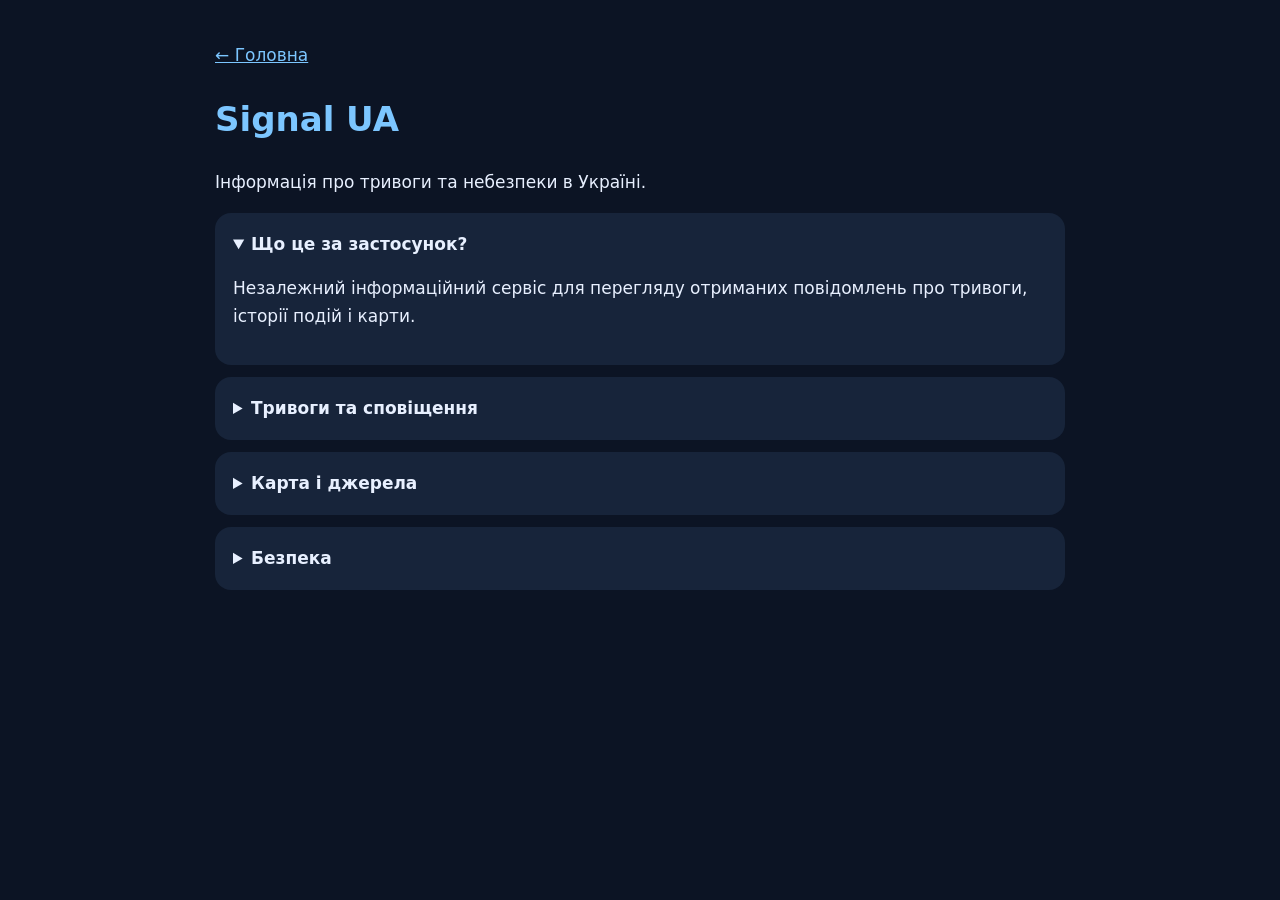
==== about.html @ 28e989ca "Add Signal UA about page" ====
<!doctype html><html lang="uk"><head><meta charset="utf-8"><meta name="viewport" content="width=device-width,initial-scale=1"><title>Про застосунок — Signal UA</title><style>body{font:17px/1.6 system-ui;background:#0c1424;color:#e8f0ff;max-width:850px;margin:auto;padding:25px}h1{color:#7cc6ff}details{background:#17243a;padding:18px;border-radius:16px;margin:12px 0}summary{cursor:pointer;font-weight:700}a{color:#7cc6ff}</style></head><body><p><a href="./">← Головна</a></p><h1>Signal UA</h1><p>Інформація про тривоги та небезпеки в Україні.</p><details open><summary>Що це за застосунок?</summary><p>Незалежний інформаційний сервіс для перегляду отриманих повідомлень про тривоги, історії подій і карти.</p></details><details><summary>Тривоги та сповіщення</summary><p>Вибір територій; налаштування звуку, вібрації та фонових сповіщень.</p></details><details><summary>Карта і джерела</summary><p>Дані про тривоги й окремі події надходять від зовнішніх сервісів. Доступність і точність залежать від джерел.</p></details><details><summary>Безпека</summary><p>Signal UA не замінює офіційних повідомлень цивільного захисту. Дотримуйтеся офіційних інструкцій.</p></details></body></html>
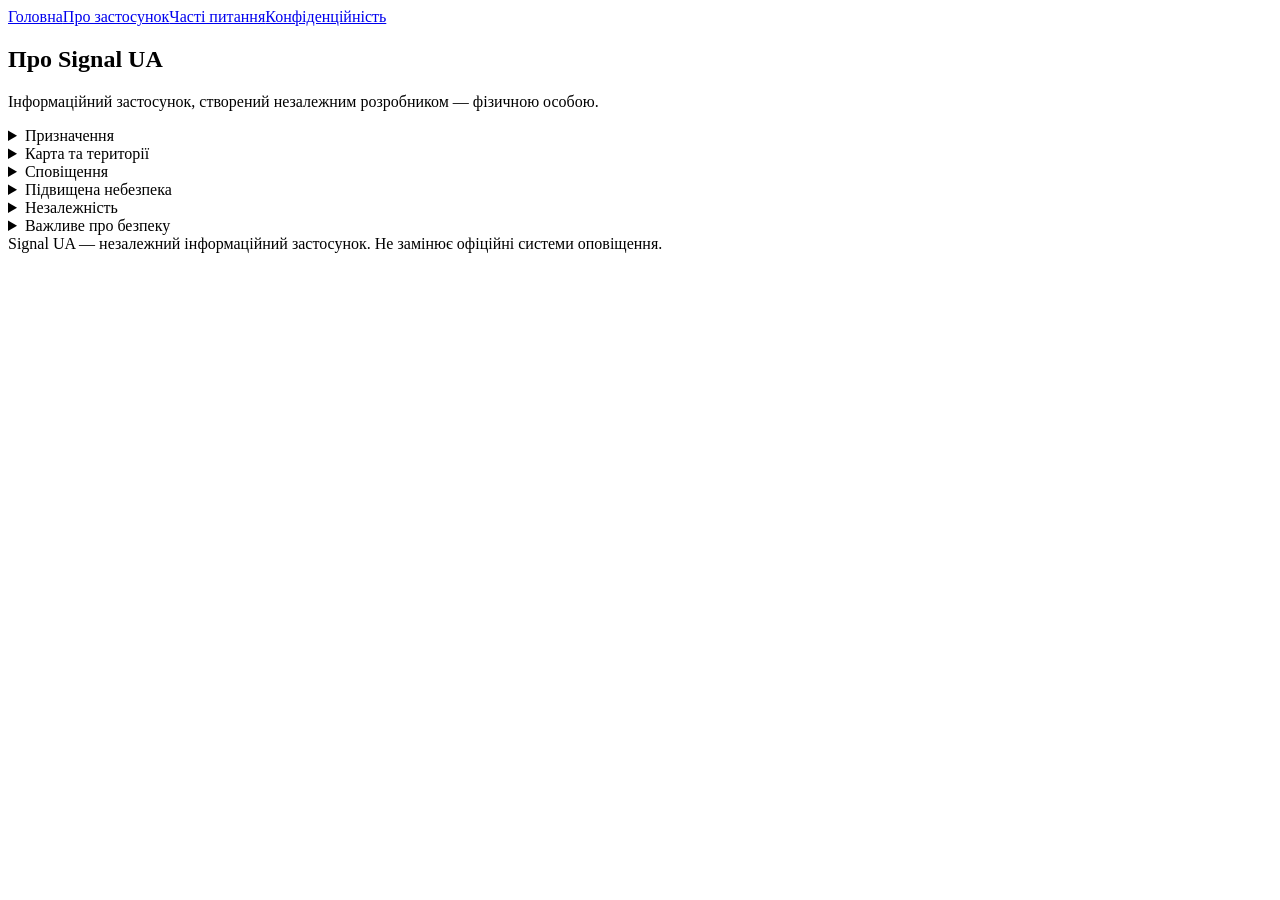
==== commit ebb91081: "Redesign Signal UA website" ====
--- a/about.html
+++ b/about.html
@@ -1 +1 @@
-<!doctype html><html lang="uk"><head><meta charset="utf-8"><meta name="viewport" content="width=device-width,initial-scale=1"><title>Про застосунок — Signal UA</title><style>body{font:17px/1.6 system-ui;background:#0c1424;color:#e8f0ff;max-width:850px;margin:auto;padding:25px}h1{color:#7cc6ff}details{background:#17243a;padding:18px;border-radius:16px;margin:12px 0}summary{cursor:pointer;font-weight:700}a{color:#7cc6ff}</style></head><body><p><a href="./">← Головна</a></p><h1>Signal UA</h1><p>Інформація про тривоги та небезпеки в Україні.</p><details open><summary>Що це за застосунок?</summary><p>Незалежний інформаційний сервіс для перегляду отриманих повідомлень про тривоги, історії подій і карти.</p></details><details><summary>Тривоги та сповіщення</summary><p>Вибір територій; налаштування звуку, вібрації та фонових сповіщень.</p></details><details><summary>Карта і джерела</summary><p>Дані про тривоги й окремі події надходять від зовнішніх сервісів. Доступність і точність залежать від джерел.</p></details><details><summary>Безпека</summary><p>Signal UA не замінює офіційних повідомлень цивільного захисту. Дотримуйтеся офіційних інструкцій.</p></details></body></html>+<!doctype html><html lang="uk"><head><meta charset="utf-8"><meta name="viewport" content="width=device-width,initial-scale=1"><meta name="theme-color" content="#0a1222"><title>Про застосунок | Signal UA</title><link rel="stylesheet" href="style.css"></head><body><main><header><nav aria-label="Навігація"><a href="./">Головна</a><a href="about.html">Про застосунок</a><a href="faq.html">Часті питання</a><a href="privacy.html">Конфіденційність</a></nav></header><section class="hero"><h1>Про Signal UA</h1><p class="lead">Інформаційний застосунок, створений незалежним розробником — фізичною особою.</p></section><details><summary>Призначення</summary><p>Перегляд доступної інформації про тривоги, загрози й історію подій.</p></details><details><summary>Карта та території</summary><p>Відображення стану територій залежить від доступності та якості зовнішніх даних.</p></details><details><summary>Сповіщення</summary><p>Можна налаштовувати території, звук, вібрацію та роботу у фоні. Доставка залежить від Android та інтернету.</p></details><details><summary>Підвищена небезпека</summary><p>Окремий тип повідомлень, який спрацьовує за наявності відповідних даних, а не при кожній звичайній тривозі.</p></details><details><summary>Незалежність</summary><p>Signal UA не представляє державні органи чи офіційні служби оповіщення.</p></details><details><summary>Важливе про безпеку</summary><p>Не покладайтеся лише на застосунок. Дотримуйтеся офіційних вказівок цивільного захисту.</p></details><footer>Signal UA — незалежний інформаційний застосунок. Не замінює офіційні системи оповіщення.</footer></main></body></html>
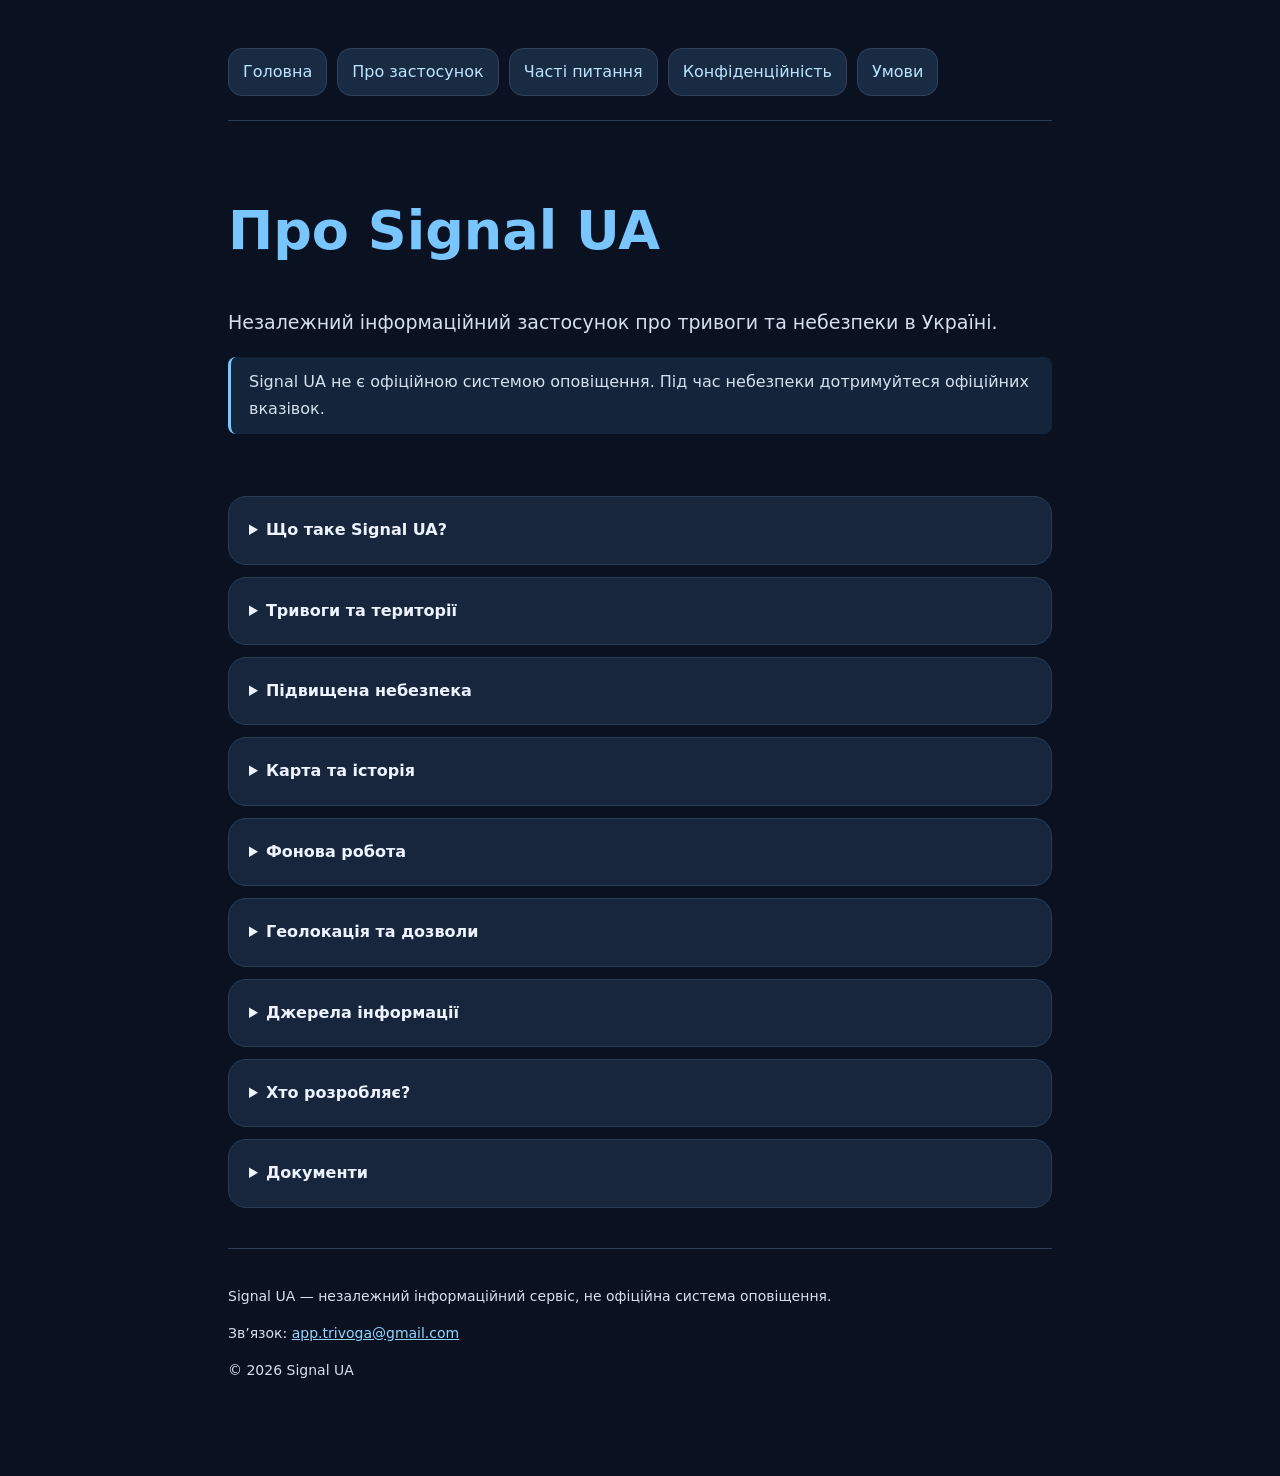
==== commit b16cf133: "Complete Signal UA about.html" ====
--- a/about.html
+++ b/about.html
@@ -1 +1 @@
-<!doctype html><html lang="uk"><head><meta charset="utf-8"><meta name="viewport" content="width=device-width,initial-scale=1"><meta name="theme-color" content="#0a1222"><title>Про застосунок | Signal UA</title><link rel="stylesheet" href="style.css"></head><body><main><header><nav aria-label="Навігація"><a href="./">Головна</a><a href="about.html">Про застосунок</a><a href="faq.html">Часті питання</a><a href="privacy.html">Конфіденційність</a></nav></header><section class="hero"><h1>Про Signal UA</h1><p class="lead">Інформаційний застосунок, створений незалежним розробником — фізичною особою.</p></section><details><summary>Призначення</summary><p>Перегляд доступної інформації про тривоги, загрози й історію подій.</p></details><details><summary>Карта та території</summary><p>Відображення стану територій залежить від доступності та якості зовнішніх даних.</p></details><details><summary>Сповіщення</summary><p>Можна налаштовувати території, звук, вібрацію та роботу у фоні. Доставка залежить від Android та інтернету.</p></details><details><summary>Підвищена небезпека</summary><p>Окремий тип повідомлень, який спрацьовує за наявності відповідних даних, а не при кожній звичайній тривозі.</p></details><details><summary>Незалежність</summary><p>Signal UA не представляє державні органи чи офіційні служби оповіщення.</p></details><details><summary>Важливе про безпеку</summary><p>Не покладайтеся лише на застосунок. Дотримуйтеся офіційних вказівок цивільного захисту.</p></details><footer>Signal UA — незалежний інформаційний застосунок. Не замінює офіційні системи оповіщення.</footer></main></body></html>+<!doctype html><html lang="uk"><head><meta charset="utf-8"><meta name="viewport" content="width=device-width,initial-scale=1"><meta name="theme-color" content="#0a1222"><meta name="description" content="Signal UA: Про застосунок"><title>Про застосунок | Signal UA</title><link rel="stylesheet" href="style.css"></head><body><main><header><nav aria-label="Навігація"><a href="./">Головна</a><a href="about.html">Про застосунок</a><a href="faq.html">Часті питання</a><a href="privacy.html">Конфіденційність</a><a href="terms.html">Умови</a></nav></header><section class="hero"><h1>Про Signal UA</h1><p class="lead">Незалежний інформаційний застосунок про тривоги та небезпеки в Україні.</p><p class="note">Signal UA не є офіційною системою оповіщення. Під час небезпеки дотримуйтеся офіційних вказівок.</p></section><details><summary>Що таке Signal UA?</summary><p>Інформаційний сервіс для перегляду доступних даних про тривоги та небезпеки.</p></details><details><summary>Тривоги та території</summary><p>Можна обирати території та налаштовувати сповіщення про події.</p></details><details><summary>Підвищена небезпека</summary><p>Окрема категорія подій, що залежить від доступних повідомлень джерел.</p></details><details><summary>Карта та історія</summary><p>Карта й історія подій відображають доступну інформацію. Оновлення можуть затримуватися.</p></details><details><summary>Фонова робота</summary><p>Застосунок підтримує фонові сповіщення, але система Android може обмежувати їх доставку.</p></details><details><summary>Геолокація та дозволи</summary><p>Функції визначення місцевості можуть використовувати дозволи на геолокацію; ви можете керувати ними в Android.</p></details><details><summary>Джерела інформації</summary><p>Інформація надходить від сторонніх джерел, тому її повнота та актуальність можуть змінюватися.</p></details><details><summary>Хто розробляє?</summary><p>Незалежний розробник — фізична особа. Контакт: <a href='mailto:app.trivoga@gmail.com'>app.trivoga@gmail.com</a>.</p></details><details><summary>Документи</summary><p>Ознайомтеся з <a href='privacy.html'>політикою конфіденційності</a>, <a href='terms.html'>умовами використання</a> та <a href='faq.html'>частими питаннями</a>.</p></details><footer><p>Signal UA — незалежний інформаційний сервіс, не офіційна система оповіщення.</p><p>Зв’язок: <a href="mailto:app.trivoga@gmail.com">app.trivoga@gmail.com</a></p><p>© 2026 Signal UA</p></footer></main></body></html>
--- a/style.css
+++ b/style.css
@@ -0,0 +1 @@
+:root{color-scheme:dark}*{box-sizing:border-box}body{margin:0;background:#0a1222;color:#edf4ff;font:16px/1.65 system-ui,sans-serif}main{max-width:860px;margin:auto;padding:24px 18px 80px}header{padding:24px 0;border-bottom:1px solid #293b55}nav{display:flex;flex-wrap:wrap;gap:10px}nav a,.btn{color:#bce4ff;text-decoration:none;background:#192a43;border:1px solid #30435e;border-radius:14px;padding:10px 14px}h1{font-size:clamp(32px,7vw,54px);line-height:1.15;color:#79c6ff}h2{color:#bce4ff}p,li{color:#d5e0ee}.hero{padding:34px 0}.lead{font-size:19px}.grid{display:grid;grid-template-columns:repeat(auto-fit,minmax(220px,1fr));gap:14px}.card,details{background:#17263d;border:1px solid #293c57;border-radius:18px;padding:20px;margin:12px 0}details summary{font-weight:700;cursor:pointer}details[open]{border-color:#5d9acb}input{width:100%;padding:17px;background:#14233a;border:1px solid #57718f;border-radius:14px;color:white;font-size:16px}a{color:#94d5ff}footer{margin-top:40px;color:#a4b5c9;font-size:14px;border-top:1px solid #30405a;padding-top:22px}.note{border-left:3px solid #77c8ff;padding:12px 18px;background:#14243a;border-radius:8px}@media(max-width:500px){main{padding:18px 14px 60px}.card,details{padding:16px}}
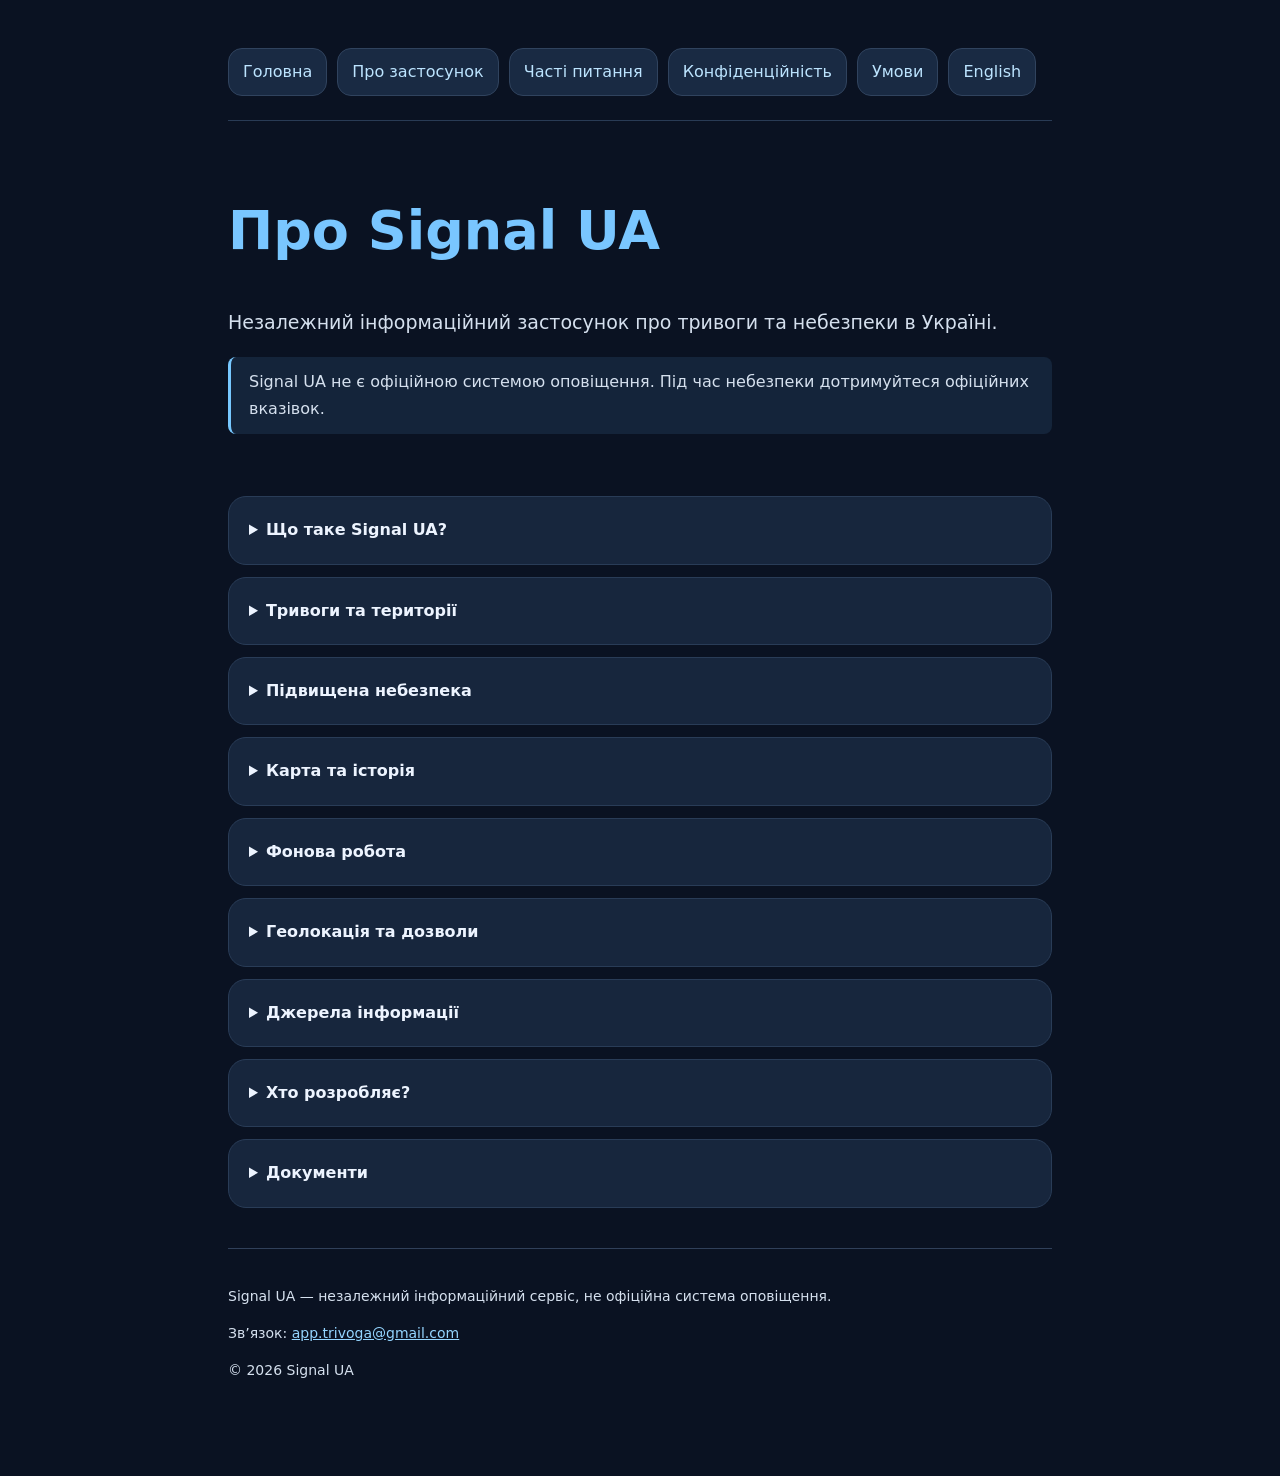
==== commit 4d6dd38e: "Add English language switch to about.html" ====
--- a/about.html
+++ b/about.html
@@ -1 +1 @@
-<!doctype html><html lang="uk"><head><meta charset="utf-8"><meta name="viewport" content="width=device-width,initial-scale=1"><meta name="theme-color" content="#0a1222"><meta name="description" content="Signal UA: Про застосунок"><title>Про застосунок | Signal UA</title><link rel="stylesheet" href="style.css"></head><body><main><header><nav aria-label="Навігація"><a href="./">Головна</a><a href="about.html">Про застосунок</a><a href="faq.html">Часті питання</a><a href="privacy.html">Конфіденційність</a><a href="terms.html">Умови</a></nav></header><section class="hero"><h1>Про Signal UA</h1><p class="lead">Незалежний інформаційний застосунок про тривоги та небезпеки в Україні.</p><p class="note">Signal UA не є офіційною системою оповіщення. Під час небезпеки дотримуйтеся офіційних вказівок.</p></section><details><summary>Що таке Signal UA?</summary><p>Інформаційний сервіс для перегляду доступних даних про тривоги та небезпеки.</p></details><details><summary>Тривоги та території</summary><p>Можна обирати території та налаштовувати сповіщення про події.</p></details><details><summary>Підвищена небезпека</summary><p>Окрема категорія подій, що залежить від доступних повідомлень джерел.</p></details><details><summary>Карта та історія</summary><p>Карта й історія подій відображають доступну інформацію. Оновлення можуть затримуватися.</p></details><details><summary>Фонова робота</summary><p>Застосунок підтримує фонові сповіщення, але система Android може обмежувати їх доставку.</p></details><details><summary>Геолокація та дозволи</summary><p>Функції визначення місцевості можуть використовувати дозволи на геолокацію; ви можете керувати ними в Android.</p></details><details><summary>Джерела інформації</summary><p>Інформація надходить від сторонніх джерел, тому її повнота та актуальність можуть змінюватися.</p></details><details><summary>Хто розробляє?</summary><p>Незалежний розробник — фізична особа. Контакт: <a href='mailto:app.trivoga@gmail.com'>app.trivoga@gmail.com</a>.</p></details><details><summary>Документи</summary><p>Ознайомтеся з <a href='privacy.html'>політикою конфіденційності</a>, <a href='terms.html'>умовами використання</a> та <a href='faq.html'>частими питаннями</a>.</p></details><footer><p>Signal UA — незалежний інформаційний сервіс, не офіційна система оповіщення.</p><p>Зв’язок: <a href="mailto:app.trivoga@gmail.com">app.trivoga@gmail.com</a></p><p>© 2026 Signal UA</p></footer></main></body></html>+<!doctype html><html lang="uk"><head><meta charset="utf-8"><meta name="viewport" content="width=device-width,initial-scale=1"><meta name="theme-color" content="#0a1222"><meta name="description" content="Signal UA: Про застосунок"><title>Про застосунок | Signal UA</title><link rel="stylesheet" href="style.css"></head><body><main><header><nav aria-label="Навігація"><a href="./">Головна</a><a href="about.html">Про застосунок</a><a href="faq.html">Часті питання</a><a href="privacy.html">Конфіденційність</a><a href="terms.html">Умови</a><a href="en/about.html" lang="en">English</a></nav></header><section class="hero"><h1>Про Signal UA</h1><p class="lead">Незалежний інформаційний застосунок про тривоги та небезпеки в Україні.</p><p class="note">Signal UA не є офіційною системою оповіщення. Під час небезпеки дотримуйтеся офіційних вказівок.</p></section><details><summary>Що таке Signal UA?</summary><p>Інформаційний сервіс для перегляду доступних даних про тривоги та небезпеки.</p></details><details><summary>Тривоги та території</summary><p>Можна обирати території та налаштовувати сповіщення про події.</p></details><details><summary>Підвищена небезпека</summary><p>Окрема категорія подій, що залежить від доступних повідомлень джерел.</p></details><details><summary>Карта та історія</summary><p>Карта й історія подій відображають доступну інформацію. Оновлення можуть затримуватися.</p></details><details><summary>Фонова робота</summary><p>Застосунок підтримує фонові сповіщення, але система Android може обмежувати їх доставку.</p></details><details><summary>Геолокація та дозволи</summary><p>Функції визначення місцевості можуть використовувати дозволи на геолокацію; ви можете керувати ними в Android.</p></details><details><summary>Джерела інформації</summary><p>Інформація надходить від сторонніх джерел, тому її повнота та актуальність можуть змінюватися.</p></details><details><summary>Хто розробляє?</summary><p>Незалежний розробник — фізична особа. Контакт: <a href='mailto:app.trivoga@gmail.com'>app.trivoga@gmail.com</a>.</p></details><details><summary>Документи</summary><p>Ознайомтеся з <a href='privacy.html'>політикою конфіденційності</a>, <a href='terms.html'>умовами використання</a> та <a href='faq.html'>частими питаннями</a>.</p></details><footer><p>Signal UA — незалежний інформаційний сервіс, не офіційна система оповіщення.</p><p>Зв’язок: <a href="mailto:app.trivoga@gmail.com">app.trivoga@gmail.com</a></p><p>© 2026 Signal UA</p></footer></main></body></html>
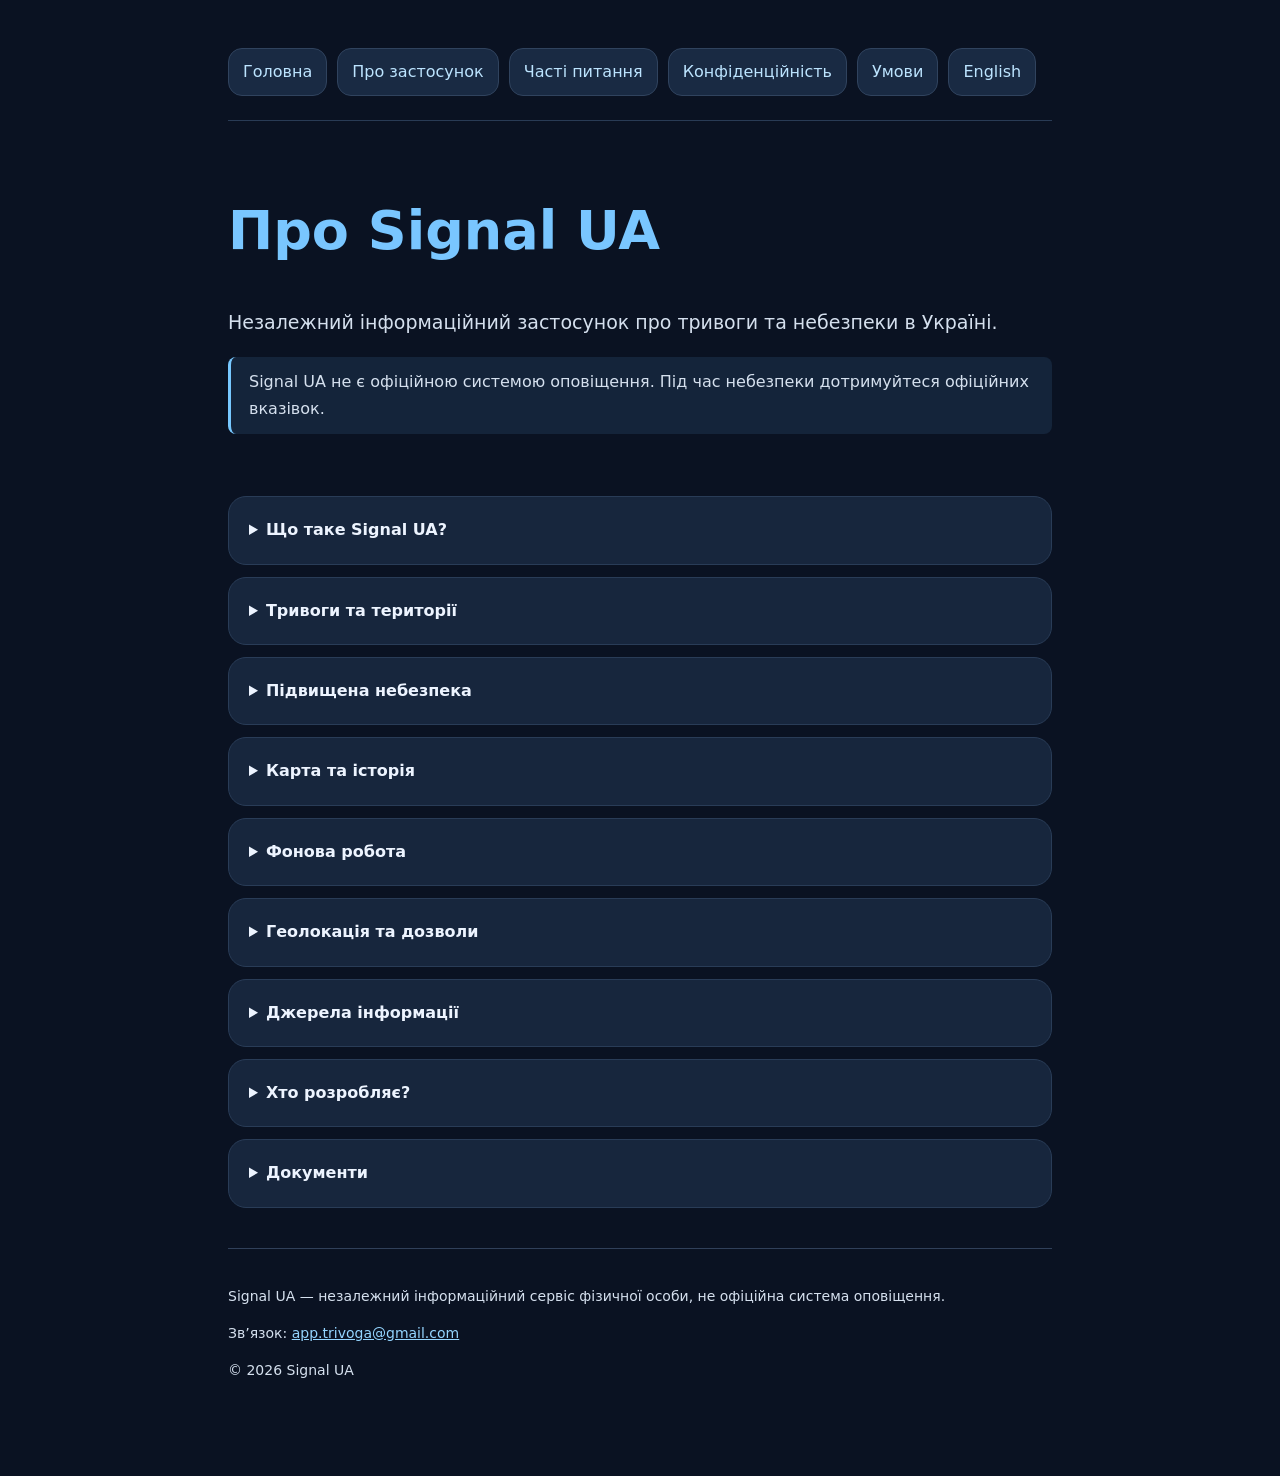
==== commit 55837174: "Clarify individual developer status and public email contact without publishing legal name" ====
--- a/about.html
+++ b/about.html
@@ -1 +1 @@
-<!doctype html><html lang="uk"><head><meta charset="utf-8"><meta name="viewport" content="width=device-width,initial-scale=1"><meta name="theme-color" content="#0a1222"><meta name="description" content="Signal UA: Про застосунок"><title>Про застосунок | Signal UA</title><link rel="stylesheet" href="style.css"></head><body><main><header><nav aria-label="Навігація"><a href="./">Головна</a><a href="about.html">Про застосунок</a><a href="faq.html">Часті питання</a><a href="privacy.html">Конфіденційність</a><a href="terms.html">Умови</a><a href="en/about.html" lang="en">English</a></nav></header><section class="hero"><h1>Про Signal UA</h1><p class="lead">Незалежний інформаційний застосунок про тривоги та небезпеки в Україні.</p><p class="note">Signal UA не є офіційною системою оповіщення. Під час небезпеки дотримуйтеся офіційних вказівок.</p></section><details><summary>Що таке Signal UA?</summary><p>Інформаційний сервіс для перегляду доступних даних про тривоги та небезпеки.</p></details><details><summary>Тривоги та території</summary><p>Можна обирати території та налаштовувати сповіщення про події.</p></details><details><summary>Підвищена небезпека</summary><p>Окрема категорія подій, що залежить від доступних повідомлень джерел.</p></details><details><summary>Карта та історія</summary><p>Карта й історія подій відображають доступну інформацію. Оновлення можуть затримуватися.</p></details><details><summary>Фонова робота</summary><p>Застосунок підтримує фонові сповіщення, але система Android може обмежувати їх доставку.</p></details><details><summary>Геолокація та дозволи</summary><p>Функції визначення місцевості можуть використовувати дозволи на геолокацію; ви можете керувати ними в Android.</p></details><details><summary>Джерела інформації</summary><p>Інформація надходить від сторонніх джерел, тому її повнота та актуальність можуть змінюватися.</p></details><details><summary>Хто розробляє?</summary><p>Незалежний розробник — фізична особа. Контакт: <a href='mailto:app.trivoga@gmail.com'>app.trivoga@gmail.com</a>.</p></details><details><summary>Документи</summary><p>Ознайомтеся з <a href='privacy.html'>політикою конфіденційності</a>, <a href='terms.html'>умовами використання</a> та <a href='faq.html'>частими питаннями</a>.</p></details><footer><p>Signal UA — незалежний інформаційний сервіс, не офіційна система оповіщення.</p><p>Зв’язок: <a href="mailto:app.trivoga@gmail.com">app.trivoga@gmail.com</a></p><p>© 2026 Signal UA</p></footer></main></body></html>+<!doctype html><html lang="uk"><head><meta charset="utf-8"><meta name="viewport" content="width=device-width,initial-scale=1"><meta name="theme-color" content="#0a1222"><meta name="description" content="Signal UA: Про застосунок"><title>Про застосунок | Signal UA</title><link rel="stylesheet" href="style.css"></head><body><main><header><nav aria-label="Навігація"><a href="./">Головна</a><a href="about.html">Про застосунок</a><a href="faq.html">Часті питання</a><a href="privacy.html">Конфіденційність</a><a href="terms.html">Умови</a><a href="en/about.html" lang="en">English</a></nav></header><section class="hero"><h1>Про Signal UA</h1><p class="lead">Незалежний інформаційний застосунок про тривоги та небезпеки в Україні.</p><p class="note">Signal UA не є офіційною системою оповіщення. Під час небезпеки дотримуйтеся офіційних вказівок.</p></section><details><summary>Що таке Signal UA?</summary><p>Інформаційний сервіс для перегляду доступних даних про тривоги та небезпеки.</p></details><details><summary>Тривоги та території</summary><p>Можна обирати території та налаштовувати сповіщення про події.</p></details><details><summary>Підвищена небезпека</summary><p>Окрема категорія подій, що залежить від доступних повідомлень джерел.</p></details><details><summary>Карта та історія</summary><p>Карта й історія подій відображають доступну інформацію. Оновлення можуть затримуватися.</p></details><details><summary>Фонова робота</summary><p>Застосунок підтримує фонові сповіщення, але система Android може обмежувати їх доставку.</p></details><details><summary>Геолокація та дозволи</summary><p>Функції визначення місцевості можуть використовувати дозволи на геолокацію; ви можете керувати ними в Android.</p></details><details><summary>Джерела інформації</summary><p>Інформація надходить від сторонніх джерел, тому її повнота та актуальність можуть змінюватися.</p></details><details><summary>Хто розробляє?</summary><p>Незалежний розробник — фізична особа. Контакт: <a href='mailto:app.trivoga@gmail.com'>app.trivoga@gmail.com</a>.</p></details><details><summary>Документи</summary><p>Ознайомтеся з <a href='privacy.html'>політикою конфіденційності</a>, <a href='terms.html'>умовами використання</a> та <a href='faq.html'>частими питаннями</a>.</p></details><footer><p>Signal UA — незалежний інформаційний сервіс фізичної особи, не офіційна система оповіщення.</p><p>Зв’язок: <a href="mailto:app.trivoga@gmail.com">app.trivoga@gmail.com</a></p><p>© 2026 Signal UA</p></footer></main></body></html>
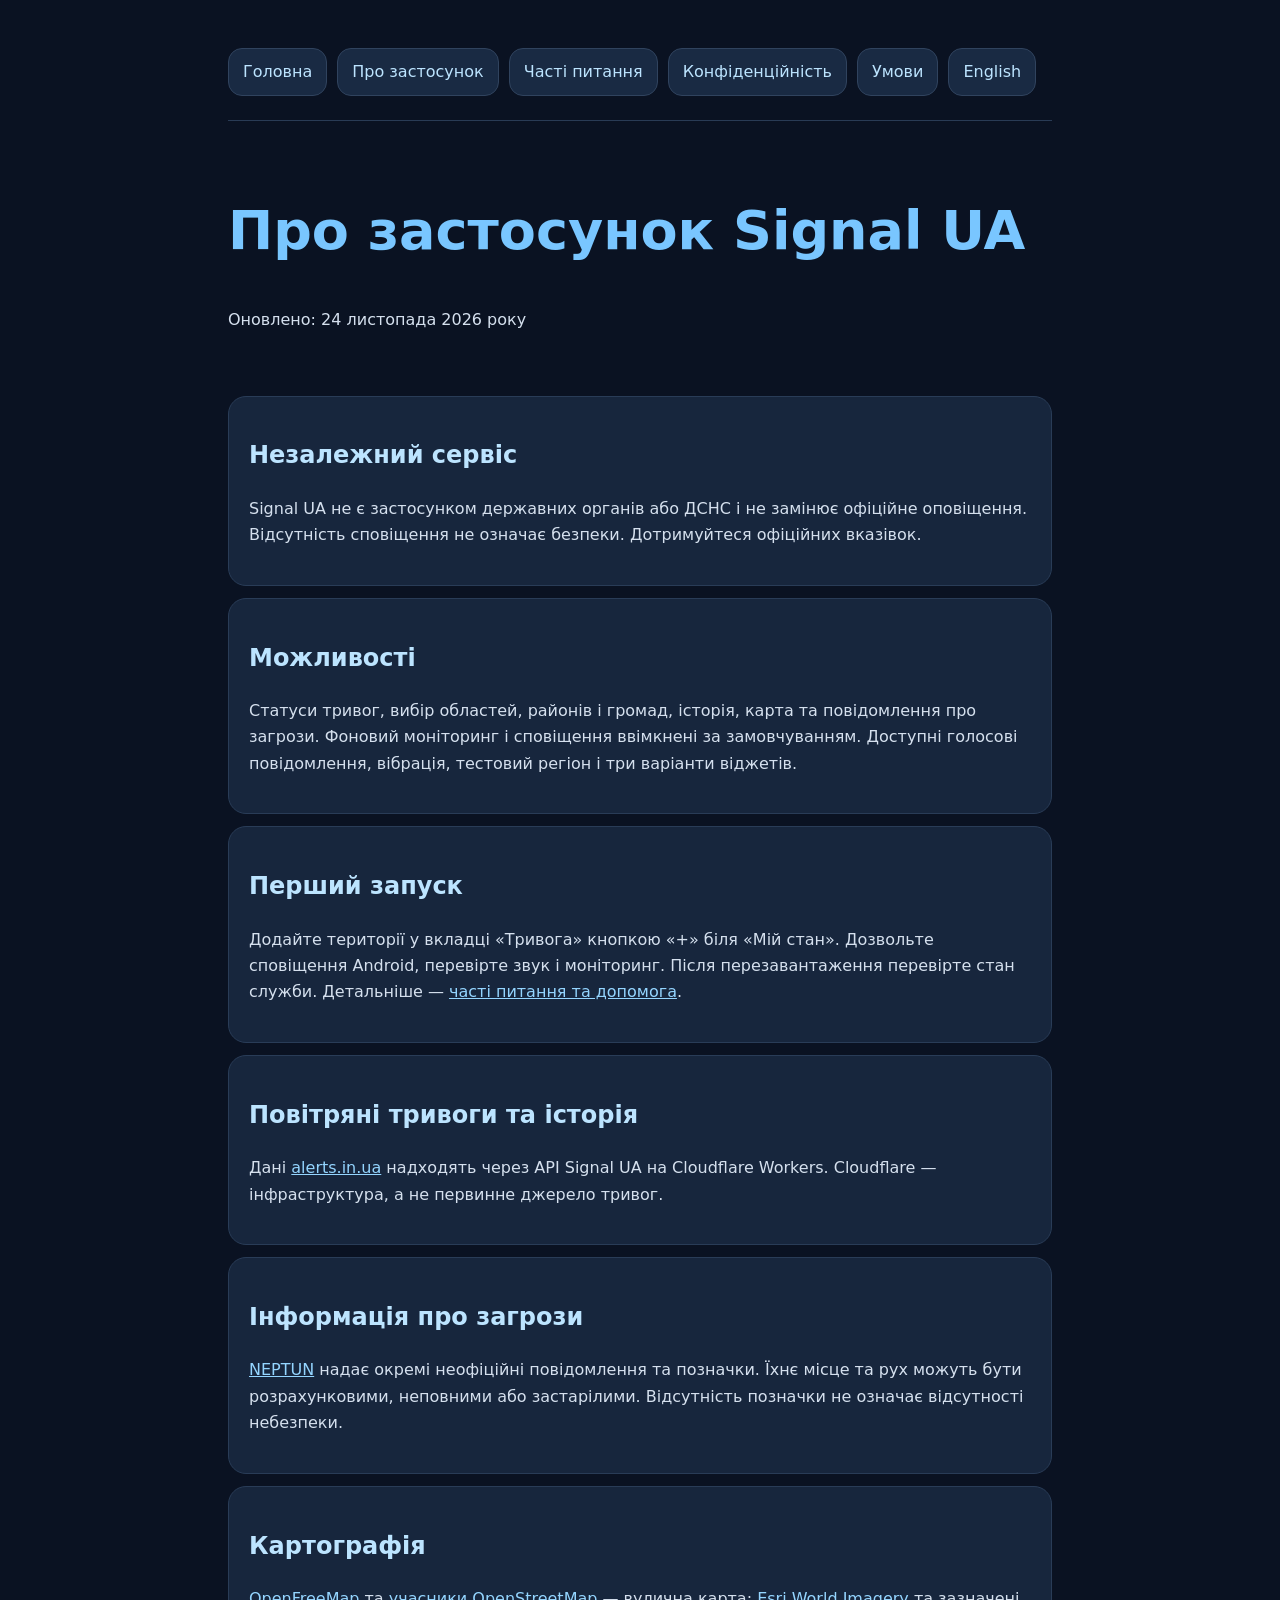
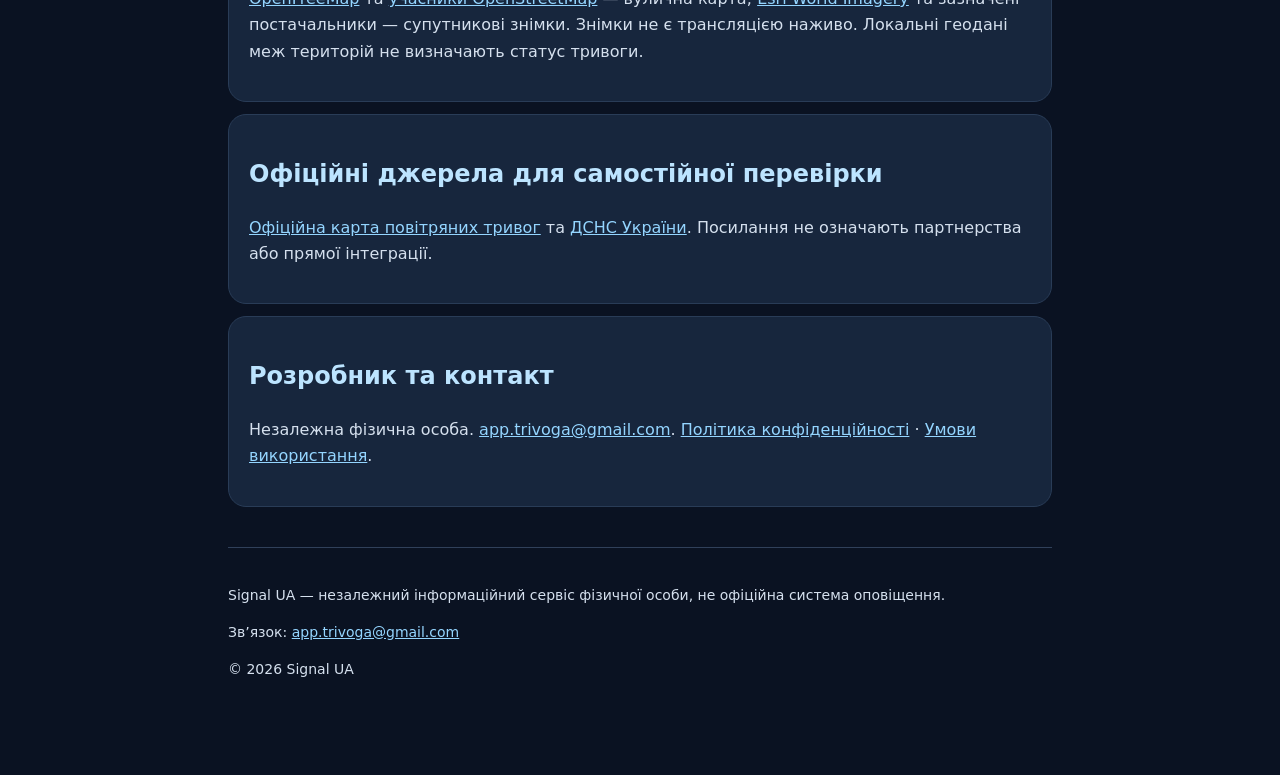
==== commit 151fa5e4: "Update Signal UA privacy and information for 1.239" ====
--- a/about.html
+++ b/about.html
@@ -1 +1,8 @@
-<!doctype html><html lang="uk"><head><meta charset="utf-8"><meta name="viewport" content="width=device-width,initial-scale=1"><meta name="theme-color" content="#0a1222"><meta name="description" content="Signal UA: Про застосунок"><title>Про застосунок | Signal UA</title><link rel="stylesheet" href="style.css"></head><body><main><header><nav aria-label="Навігація"><a href="./">Головна</a><a href="about.html">Про застосунок</a><a href="faq.html">Часті питання</a><a href="privacy.html">Конфіденційність</a><a href="terms.html">Умови</a><a href="en/about.html" lang="en">English</a></nav></header><section class="hero"><h1>Про Signal UA</h1><p class="lead">Незалежний інформаційний застосунок про тривоги та небезпеки в Україні.</p><p class="note">Signal UA не є офіційною системою оповіщення. Під час небезпеки дотримуйтеся офіційних вказівок.</p></section><details><summary>Що таке Signal UA?</summary><p>Інформаційний сервіс для перегляду доступних даних про тривоги та небезпеки.</p></details><details><summary>Тривоги та території</summary><p>Можна обирати території та налаштовувати сповіщення про події.</p></details><details><summary>Підвищена небезпека</summary><p>Окрема категорія подій, що залежить від доступних повідомлень джерел.</p></details><details><summary>Карта та історія</summary><p>Карта й історія подій відображають доступну інформацію. Оновлення можуть затримуватися.</p></details><details><summary>Фонова робота</summary><p>Застосунок підтримує фонові сповіщення, але система Android може обмежувати їх доставку.</p></details><details><summary>Геолокація та дозволи</summary><p>Функції визначення місцевості можуть використовувати дозволи на геолокацію; ви можете керувати ними в Android.</p></details><details><summary>Джерела інформації</summary><p>Інформація надходить від сторонніх джерел, тому її повнота та актуальність можуть змінюватися.</p></details><details><summary>Хто розробляє?</summary><p>Незалежний розробник — фізична особа. Контакт: <a href='mailto:app.trivoga@gmail.com'>app.trivoga@gmail.com</a>.</p></details><details><summary>Документи</summary><p>Ознайомтеся з <a href='privacy.html'>політикою конфіденційності</a>, <a href='terms.html'>умовами використання</a> та <a href='faq.html'>частими питаннями</a>.</p></details><footer><p>Signal UA — незалежний інформаційний сервіс фізичної особи, не офіційна система оповіщення.</p><p>Зв’язок: <a href="mailto:app.trivoga@gmail.com">app.trivoga@gmail.com</a></p><p>© 2026 Signal UA</p></footer></main></body></html>+<!doctype html><html lang="uk"><head><meta charset="utf-8"><meta name="viewport" content="width=device-width,initial-scale=1"><meta name="theme-color" content="#0a1222"><meta name="description" content="Signal UA: Про застосунок"><title>Про застосунок Signal UA | Signal UA</title><link rel="stylesheet" href="style.css"></head><body><main><header><nav aria-label="Навігація"><a href="./">Головна</a><a href="about.html">Про застосунок</a><a href="faq.html">Часті питання</a><a href="privacy.html">Конфіденційність</a><a href="terms.html">Умови</a><a href="en/about.html" lang="en">English</a></nav></header><section class="hero"><h1>Про застосунок Signal UA</h1><p>Оновлено: 24 листопада 2026 року</p></section><section class="card"><h2>Незалежний сервіс</h2><p>Signal UA не є застосунком державних органів або ДСНС і не замінює офіційне оповіщення. Відсутність сповіщення не означає безпеки. Дотримуйтеся офіційних вказівок.</p></section>
+<section class="card"><h2>Можливості</h2><p>Статуси тривог, вибір областей, районів і громад, історія, карта та повідомлення про загрози. Фоновий моніторинг і сповіщення ввімкнені за замовчуванням. Доступні голосові повідомлення, вібрація, тестовий регіон і три варіанти віджетів.</p></section>
+<section class="card"><h2>Перший запуск</h2><p>Додайте території у вкладці «Тривога» кнопкою «+» біля «Мій стан». Дозвольте сповіщення Android, перевірте звук і моніторинг. Після перезавантаження перевірте стан служби. Детальніше — <a href="faq.html">часті питання та допомога</a>.</p></section>
+<section class="card"><h2>Повітряні тривоги та історія</h2><p>Дані <a href="https://alerts.in.ua/">alerts.in.ua</a> надходять через API Signal UA на Cloudflare Workers. Cloudflare — інфраструктура, а не первинне джерело тривог.</p></section>
+<section class="card"><h2>Інформація про загрози</h2><p><a href="https://neptun.in.ua/">NEPTUN</a> надає окремі неофіційні повідомлення та позначки. Їхнє місце та рух можуть бути розрахунковими, неповними або застарілими. Відсутність позначки не означає відсутності небезпеки.</p></section>
+<section class="card"><h2>Картографія</h2><p><a href="https://openfreemap.org/">OpenFreeMap</a> та <a href="https://www.openstreetmap.org/copyright">учасники OpenStreetMap</a> — вулична карта; <a href="https://www.esri.com/">Esri World Imagery</a> та зазначені постачальники — супутникові знімки. Знімки не є трансляцією наживо. Локальні геодані меж територій не визначають статус тривоги.</p></section>
+<section class="card"><h2>Офіційні джерела для самостійної перевірки</h2><p><a href="https://map.ukrainealarm.com/">Офіційна карта повітряних тривог</a> та <a href="https://dsns.gov.ua/">ДСНС України</a>. Посилання не означають партнерства або прямої інтеграції.</p></section>
+<section class="card"><h2>Розробник та контакт</h2><p>Незалежна фізична особа. <a href="mailto:app.trivoga@gmail.com">app.trivoga@gmail.com</a>. <a href="privacy.html">Політика конфіденційності</a> · <a href="terms.html">Умови використання</a>.</p></section><footer><p>Signal UA — незалежний інформаційний сервіс фізичної особи, не офіційна система оповіщення.</p><p>Зв’язок: <a href="mailto:app.trivoga@gmail.com">app.trivoga@gmail.com</a></p><p>© 2026 Signal UA</p></footer></main></body></html>
